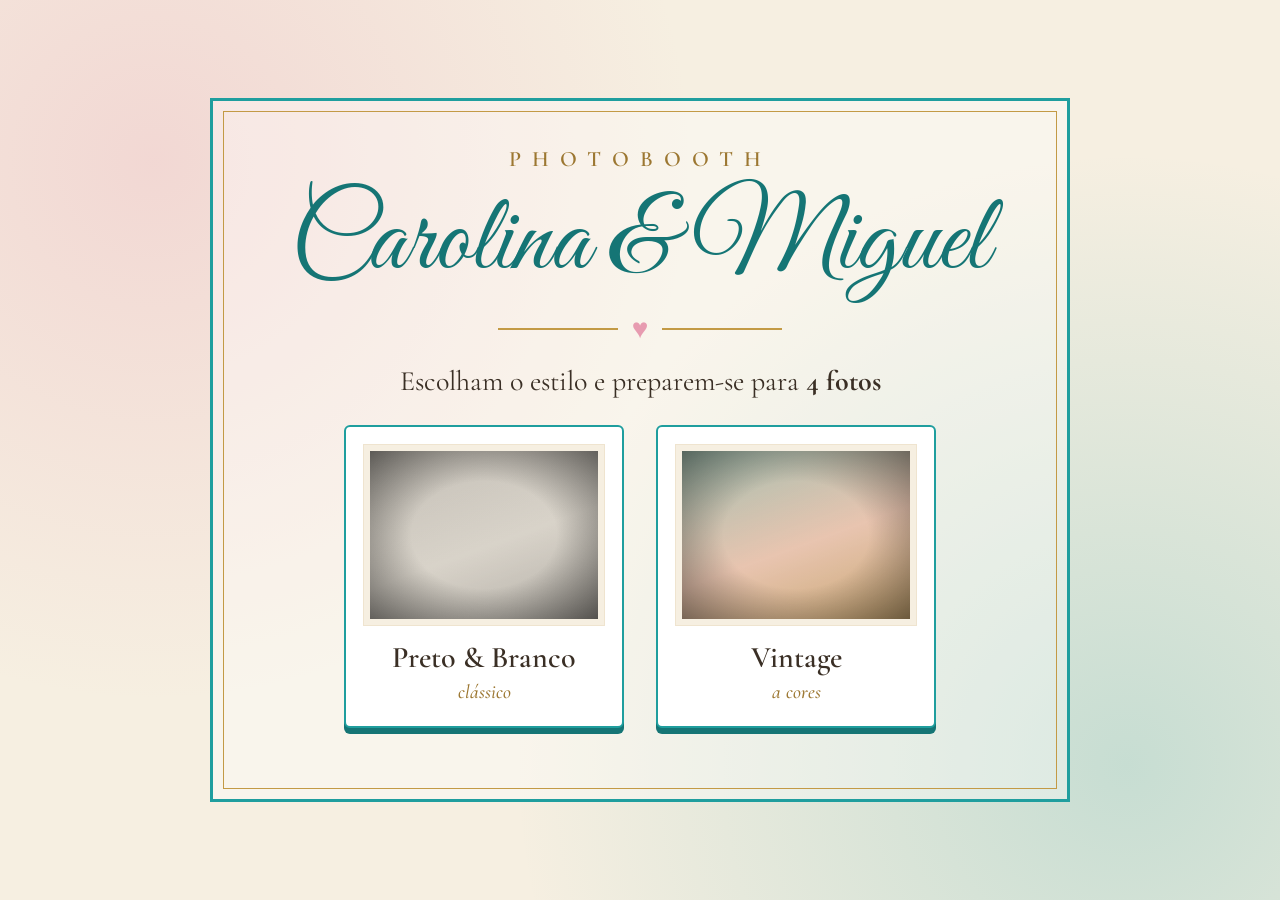
==== index.html @ 7e417b8d "Photobooth do casamento Carolina & Miguel Cabine para iPad (4 fotos, filtro vintage, tira 2x6 com QR" ====
<!doctype html>
<html lang="pt">
<head>
  <meta charset="utf-8">
  <meta name="viewport" content="width=device-width, initial-scale=1, maximum-scale=1, user-scalable=no, viewport-fit=cover">
  <meta name="apple-mobile-web-app-capable" content="yes">
  <meta name="mobile-web-app-capable" content="yes">
  <meta name="apple-mobile-web-app-status-bar-style" content="black-translucent">
  <meta name="apple-mobile-web-app-title" content="Photobooth">
  <meta name="theme-color" content="#f6efe1">
  <title>Photobooth · Carolina &amp; Miguel</title>
  <link rel="manifest" href="manifest.webmanifest">
  <link rel="apple-touch-icon" href="icon.png">
  <link rel="preconnect" href="https://fonts.googleapis.com">
  <link rel="preconnect" href="https://fonts.gstatic.com" crossorigin>
  <link href="https://fonts.googleapis.com/css2?family=Cormorant+Garamond:ital,wght@0,500;0,600;1,500&family=Great+Vibes&display=swap" rel="stylesheet">
  <link rel="stylesheet" href="css/style.css">
</head>
<body class="cabine">

  <!-- 1. Ecrã inicial -->
  <section id="inicio" class="ecra ativo">
    <div class="moldura">
      <p class="pre">Photobooth</p>
      <h1 class="nomes" data-nomes>Carolina &amp; Miguel</h1>
      <div class="ornamento"><span></span><i>♥</i><span></span></div>
      <p class="instr">Escolham o estilo e preparem-se para <strong>4 fotos</strong></p>
      <div class="botoes">
        <button class="estilo pb" data-estilo="pb">
          <span class="amostra"></span>
          Preto &amp; Branco
          <small>clássico</small>
        </button>
        <button class="estilo cor" data-estilo="cor">
          <span class="amostra"></span>
          Vintage
          <small>a cores</small>
        </button>
      </div>
      <p class="data" data-data></p>
    </div>
  </section>

  <!-- 2. Câmara -->
  <section id="camara" class="ecra">
    <div class="visor">
      <video id="video" playsinline muted autoplay></video>
      <div class="cantos"><i></i><i></i><i></i><i></i></div>
      <div id="contagem" class="contagem"></div>
      <div id="mensagem" class="mensagem"></div>
    </div>
    <div id="miniaturas" class="miniaturas"></div>
    <div id="flash" class="flash"></div>
  </section>

  <!-- 3. A revelar -->
  <section id="revelar" class="ecra">
    <div class="revelar">
      <div class="tira-fantasma"><i></i><i></i><i></i><i></i></div>
      <p>A revelar as fotos…</p>
    </div>
  </section>

  <!-- 4. Resultado + QR -->
  <section id="final" class="ecra">
    <div class="final">
      <img id="tira" class="tira" alt="Tira de fotos">
      <div class="qr-lado">
        <h2>As vossas fotos!</h2>
        <p>Apontem a câmara do telemóvel para o código e guardem a tira e as fotos.</p>
        <div id="qr" class="qr"></div>
        <button id="terminar" class="btn">Terminar <span id="segundos"></span></button>
      </div>
    </div>
  </section>

  <div id="estado-envio" class="estado-envio" hidden></div>
  <div id="erro-camara" class="erro-camara" hidden></div>

  <script src="js/config.js"></script>
  <script src="vendor/qrcode.min.js"></script>
  <script type="module" src="js/booth.js"></script>
</body>
</html>
---- css/style.css ----
:root {
  --papel: #f6efe1;
  --papel-2: #efe4cf;
  --tinta: #3a2f25;
  --turquesa: #1f9e9e;
  --turquesa-escuro: #157575;
  --turquesa-claro: #bfe7e4;
  --dourado: #c39a45;
  --dourado-escuro: #9c7731;
  --rosa: #e79bb0;
  --rosa-claro: #f6d5de;
  --script: "Great Vibes", "Snell Roundhand", cursive;
  --serif: "Cormorant Garamond", Georgia, serif;
}

* { box-sizing: border-box; -webkit-tap-highlight-color: transparent; }
[hidden] { display: none !important; }
html, body { margin: 0; height: 100%; }
body {
  background: var(--papel);
  color: var(--tinta);
  font-family: var(--serif);
  -webkit-user-select: none;
  user-select: none;
}
button { font: inherit; color: inherit; cursor: pointer; }

/* ── Cabine ─────────────────────────────────────────── */
.cabine { overflow: hidden; touch-action: manipulation; }
.ecra {
  position: fixed; inset: 0;
  display: none;
  align-items: center; justify-content: center;
  padding: env(safe-area-inset-top) env(safe-area-inset-right) env(safe-area-inset-bottom) env(safe-area-inset-left);
}
.ecra.ativo { display: flex; animation: aparecer .4s ease; }
@keyframes aparecer { from { opacity: 0; } }

#inicio {
  background:
    radial-gradient(circle at 12% 18%, rgba(231,155,176,.28), transparent 40%),
    radial-gradient(circle at 88% 85%, rgba(31,158,158,.22), transparent 45%),
    var(--papel);
}
.moldura {
  width: min(92vw, 860px);
  padding: clamp(28px, 5vh, 60px) clamp(20px, 5vw, 64px);
  text-align: center;
  border: 3px solid var(--turquesa);
  outline: 1.5px solid var(--dourado);
  outline-offset: -14px;
  background: rgba(255,255,255,.35);
}
.pre {
  margin: 0;
  letter-spacing: .5em; text-transform: uppercase;
  font-size: clamp(16px, 2.2vw, 22px); font-weight: 600;
  color: var(--dourado-escuro);
}
.nomes {
  margin: .1em 0 0;
  font-family: var(--script); font-weight: 400;
  font-size: clamp(54px, min(9vw, 12vh), 120px); line-height: 1.15;
  color: var(--turquesa-escuro);
}
.ornamento { display: flex; align-items: center; justify-content: center; gap: 14px; margin: 6px 0 18px; }
.ornamento span { width: 120px; height: 2px; background: var(--dourado); }
.ornamento i { font-style: normal; color: var(--rosa); font-size: 28px; }
.instr { font-size: clamp(20px, 2.8vw, 28px); margin: 0 0 clamp(14px, 3vh, 28px); }
.botoes { display: flex; gap: clamp(16px, 3vw, 32px); justify-content: center; flex-wrap: wrap; }
.estilo {
  width: clamp(200px, 30vw, 280px);
  padding: 18px 18px 22px;
  border: 2px solid var(--turquesa);
  border-radius: 6px;
  background: #fff;
  font-size: clamp(24px, 3vw, 30px); font-weight: 600;
  display: flex; flex-direction: column; align-items: center; gap: 4px;
  box-shadow: 0 6px 0 var(--turquesa-escuro);
  transition: transform .08s, box-shadow .08s;
}
.estilo:active { transform: translateY(5px); box-shadow: 0 1px 0 var(--turquesa-escuro); }
.estilo small { font-size: .65em; font-style: italic; font-weight: 500; color: var(--dourado-escuro); }
.amostra {
  position: relative;
  width: 100%; max-height: 22vh; aspect-ratio: 4/3; margin-bottom: 10px;
  border: 6px solid var(--papel); outline: 1px solid var(--papel-2);
}
.amostra::before {
  content: ""; position: absolute; inset: 0;
  background:
    radial-gradient(ellipse at center, transparent 45%, rgba(0,0,0,.45)),
    linear-gradient(160deg, #7fb9b4, #e3b3a6 55%, #c99b56);
}
.estilo.pb .amostra::before { filter: grayscale(1) contrast(1.25) sepia(.18); }
.estilo.cor .amostra::before { filter: saturate(.75) sepia(.25) contrast(1.05); }
.data { margin: 26px 0 0; letter-spacing: .35em; font-weight: 600; color: var(--dourado-escuro); font-size: 18px; }

/* Câmara */
#camara { background: #14110d; flex-direction: column; gap: 18px; }
.visor {
  position: relative;
  width: min(94vw, calc((100vh - 170px) * 4 / 3));
  aspect-ratio: 4 / 3;
  overflow: hidden;
  border: 10px solid var(--papel);
  box-shadow: 0 0 0 3px var(--dourado);
}
.visor video {
  width: 100%; height: 100%; object-fit: cover; display: block;
  transform: scaleX(-1);
  filter: var(--filtro-previo, none);
}
.cantos i { position: absolute; width: 48px; height: 48px; border: 4px solid rgba(255,255,255,.7); }
.cantos i:nth-child(1) { top: 18px; left: 18px; border-right: 0; border-bottom: 0; }
.cantos i:nth-child(2) { top: 18px; right: 18px; border-left: 0; border-bottom: 0; }
.cantos i:nth-child(3) { bottom: 18px; left: 18px; border-right: 0; border-top: 0; }
.cantos i:nth-child(4) { bottom: 18px; right: 18px; border-left: 0; border-top: 0; }
.contagem {
  position: absolute; inset: 0; display: grid; place-items: center;
  font-family: var(--serif); font-weight: 600;
  font-size: min(38vw, 50vh); color: #fff;
  text-shadow: 0 6px 30px rgba(0,0,0,.45);
  pointer-events: none;
}
.contagem.pulsar { animation: pulsar 1s ease-out; }
@keyframes pulsar { from { transform: scale(1.35); opacity: 0; } 25% { opacity: 1; } to { transform: scale(.85); opacity: .15; } }
.mensagem {
  position: absolute; left: 0; right: 0; top: 6%;
  text-align: center; color: #fff;
  font-size: clamp(26px, 4vw, 40px); font-style: italic;
  text-shadow: 0 2px 12px rgba(0,0,0,.6);
}
.miniaturas { display: flex; gap: 14px; height: 96px; }
.miniaturas > * {
  height: 100%; aspect-ratio: 4/3;
  border: 5px solid var(--papel);
  background: #2a241d;
  object-fit: cover;
}
.miniaturas img { animation: cair .5s cubic-bezier(.2,1.4,.5,1); }
@keyframes cair { from { transform: translateY(-40px) rotate(-6deg); opacity: 0; } }
.flash { position: fixed; inset: 0; background: #fff; opacity: 0; pointer-events: none; }
.flash.disparar { animation: flash .6s ease-out; }
@keyframes flash { 0% { opacity: 1; } 100% { opacity: 0; } }

/* A revelar */
#revelar { background: var(--papel); }
.revelar { text-align: center; font-size: 34px; font-style: italic; color: var(--turquesa-escuro); }
.tira-fantasma {
  display: inline-flex; flex-direction: column; gap: 10px;
  padding: 14px; background: #fff; border: 2px solid var(--dourado);
  margin-bottom: 20px;
}
.tira-fantasma i {
  width: 150px; aspect-ratio: 4/3; background: #3b332a;
  animation: revelar 2.4s ease-in-out infinite alternate;
}
.tira-fantasma i:nth-child(2) { animation-delay: .3s; }
.tira-fantasma i:nth-child(3) { animation-delay: .6s; }
.tira-fantasma i:nth-child(4) { animation-delay: .9s; }
@keyframes revelar { to { background: #c9b79c; } }

/* Final */
#final {
  background:
    radial-gradient(circle at 85% 15%, rgba(231,155,176,.3), transparent 40%),
    radial-gradient(circle at 10% 90%, rgba(31,158,158,.2), transparent 45%),
    var(--papel);
}
.final { display: flex; align-items: center; justify-content: center; gap: clamp(24px, 5vw, 70px); height: 100%; padding: 24px; }
.tira {
  height: min(88vh, 900px); width: auto;
  box-shadow: 0 18px 40px rgba(58,47,37,.28);
  transform: rotate(-2deg);
  animation: imprimir 1.1s cubic-bezier(.2,.8,.3,1);
}
@keyframes imprimir { from { transform: translateY(-110vh) rotate(-2deg); } }
.qr-lado { text-align: center; max-width: 420px; }
.qr-lado h2 { font-family: var(--script); font-weight: 400; font-size: clamp(54px, 7vw, 80px); margin: 0; color: var(--turquesa-escuro); }
.qr-lado p { font-size: clamp(20px, 2.4vw, 26px); margin: 4px 0 20px; }
.qr {
  display: inline-block; padding: 18px; background: #fff;
  border: 3px solid var(--turquesa); outline: 1.5px solid var(--dourado); outline-offset: 5px;
}
.qr svg, .qr img { display: block; width: clamp(220px, 28vw, 320px); height: auto; }
.btn {
  margin-top: 30px;
  padding: 14px 34px;
  border: 0; border-radius: 999px;
  background: var(--turquesa); color: #fff;
  font-size: 24px; font-weight: 600;
  box-shadow: 0 5px 0 var(--turquesa-escuro);
}
.btn:active { transform: translateY(4px); box-shadow: 0 1px 0 var(--turquesa-escuro); }
#segundos { opacity: .7; font-weight: 500; }

@media (orientation: portrait) {
  .final { flex-direction: column; gap: 18px; }
  .tira { height: 52vh; }
  .qr svg, .qr img { width: 210px; }
  .btn { margin-top: 14px; }
}

.estado-envio {
  position: fixed; right: 14px; bottom: 12px;
  padding: 6px 14px; border-radius: 999px;
  background: rgba(58,47,37,.75); color: #fff;
  font: 600 14px/1.3 -apple-system, system-ui, sans-serif;
}
.estado-envio.erro { background: rgba(170,60,60,.85); }
.erro-camara {
  position: fixed; inset: auto 20px 20px 20px;
  padding: 16px 20px; border-radius: 8px;
  background: #a33; color: #fff;
  font: 500 17px/1.4 -apple-system, system-ui, sans-serif;
}

/* ── Página dos convidados ──────────────────────────── */
.convidado {
  min-height: 100%;
  background:
    radial-gradient(circle at 100% 0, rgba(231,155,176,.3), transparent 50%),
    radial-gradient(circle at 0 100%, rgba(31,158,158,.18), transparent 50%),
    var(--papel);
  background-attachment: fixed;
  -webkit-user-select: auto; user-select: auto;
}
.convidado main { max-width: 560px; margin: 0 auto; padding: 28px 16px 48px; text-align: center; }
.convidado .nomes { font-size: clamp(44px, 12.5vw, 80px); }
.convidado .ornamento span { width: 70px; }
.convidado .lead { font-size: 21px; margin: 0 0 22px; }
.convidado .tira-g {
  display: block; width: min(68%, 320px); margin: 0 auto 22px;
  box-shadow: 0 14px 34px rgba(58,47,37,.25);
  -webkit-touch-callout: default;
}
.acoes { display: flex; flex-direction: column; gap: 12px; align-items: center; }
.convidado .btn { margin: 0; width: min(100%, 340px); font-size: 21px; }
.btn.sec { background: #fff; color: var(--turquesa-escuro); border: 2px solid var(--turquesa); box-shadow: 0 4px 0 var(--turquesa-claro); }
.dica { font-size: 17px; font-style: italic; color: #6b5d4e; margin: 14px 0 26px; }
.grelha { display: grid; grid-template-columns: 1fr 1fr; gap: 12px; }
.grelha a { display: block; border: 6px solid #fff; box-shadow: 0 6px 16px rgba(58,47,37,.18); }
.grelha img { display: block; width: 100%; aspect-ratio: 4/3; object-fit: cover; -webkit-touch-callout: default; }
.convidado h3 { font-family: var(--script); font-weight: 400; font-size: 44px; color: var(--turquesa-escuro); margin: 30px 0 10px; }
.espera { padding: 40px 0; font-size: 22px; font-style: italic; color: var(--turquesa-escuro); }
.espera .tira-fantasma i { width: 110px; }
.rodape { margin-top: 36px; letter-spacing: .3em; color: var(--dourado-escuro); font-weight: 600; font-size: 15px; }

/* ── Galeria dos noivos ─────────────────────────────── */
.galeria .g-topo {
  display: flex; align-items: center; justify-content: space-between; gap: 16px;
  max-width: 1200px; margin: 0 auto; padding: 20px 20px 0;
}
.galeria .g-topo .nomes { font-size: clamp(42px, 7vw, 68px); text-align: left; }
.galeria .g-topo .pre { font-size: 14px; letter-spacing: .4em; }
.ligacao { background: none; border: 0; color: var(--turquesa-escuro); font-size: 19px; text-decoration: underline; }
.g-cartao { width: min(420px, calc(100% - 32px)); margin: 8vh auto; padding: 32px 24px; text-align: center; font-size: 21px;
  border: 2px solid var(--turquesa); outline: 1px solid var(--dourado); outline-offset: -10px; background: rgba(255,255,255,.5); }
.g-cartao .btn { margin-top: 10px; }
.g-erro { color: #a33; font-size: 18px; }
#galeria { max-width: 1200px; margin: 0 auto; padding: 0 20px 60px; }
.g-barra { position: sticky; top: 0; z-index: 2; padding: 14px 0; background: rgba(246,239,225,.94); backdrop-filter: blur(6px);
  border-bottom: 1px solid var(--papel-2); }
.g-resumo { margin: 0 0 10px; font-size: 20px; font-style: italic; }
.g-acoes { display: flex; flex-wrap: wrap; gap: 10px; }
.g-acoes .btn { margin: 0; width: auto; font-size: 18px; padding: 10px 22px; }
.btn:disabled { opacity: .5; }
.g-progresso { display: flex; align-items: center; gap: 12px; margin-top: 12px; font-size: 16px; }
.g-progresso div { flex: 1; height: 8px; border-radius: 4px; background: var(--papel-2); overflow: hidden; }
.g-progresso i { display: block; height: 100%; width: 0; background: var(--turquesa); transition: width .2s; }
.g-grelha { display: grid; grid-template-columns: repeat(auto-fill, minmax(120px, 1fr)); gap: 18px; padding-top: 10px; }
.galeria .g-dia { grid-column: 1 / -1; margin: 22px 0 0; font-family: var(--serif); font-size: 22px; font-weight: 600;
  color: var(--dourado-escuro); }
.g-dia::first-letter { text-transform: uppercase; }
.g-sessao { padding: 0; border: 0; background: none; display: flex; flex-direction: column; align-items: center; gap: 6px; }
.g-sessao img { width: 100%; aspect-ratio: 1/3; object-fit: cover; background: var(--papel-2);
  box-shadow: 0 6px 16px rgba(58,47,37,.2); transition: transform .15s; }
.g-sessao:hover img { transform: rotate(-1.5deg) scale(1.03); }
.g-sessao span { font-size: 17px; color: var(--turquesa-escuro); font-weight: 600; }
.g-detalhe { width: min(94vw, 900px); max-height: 92vh; padding: 24px; border: 0; background: var(--papel);
  box-shadow: 0 20px 60px rgba(0,0,0,.35); }
.g-detalhe::backdrop { background: rgba(30,25,20,.6); }
.g-detalhe .fechar { position: absolute; top: 6px; right: 12px; border: 0; background: none; font-size: 36px; color: var(--tinta); }
.g-detalhe-corpo { display: flex; gap: 24px; align-items: flex-start; }
.g-d-tira { width: 30%; min-width: 140px; box-shadow: 0 10px 24px rgba(58,47,37,.25); }
.g-detalhe-corpo > div { flex: 1; }
.g-d-hora { margin: 0 0 12px; font-size: 20px; font-style: italic; }
.g-detalhe .btn { margin-top: 18px; width: auto; font-size: 19px; }
@media (max-width: 600px) {
  .g-detalhe-corpo { flex-direction: column; align-items: center; }
  .g-d-tira { width: 45%; }
}
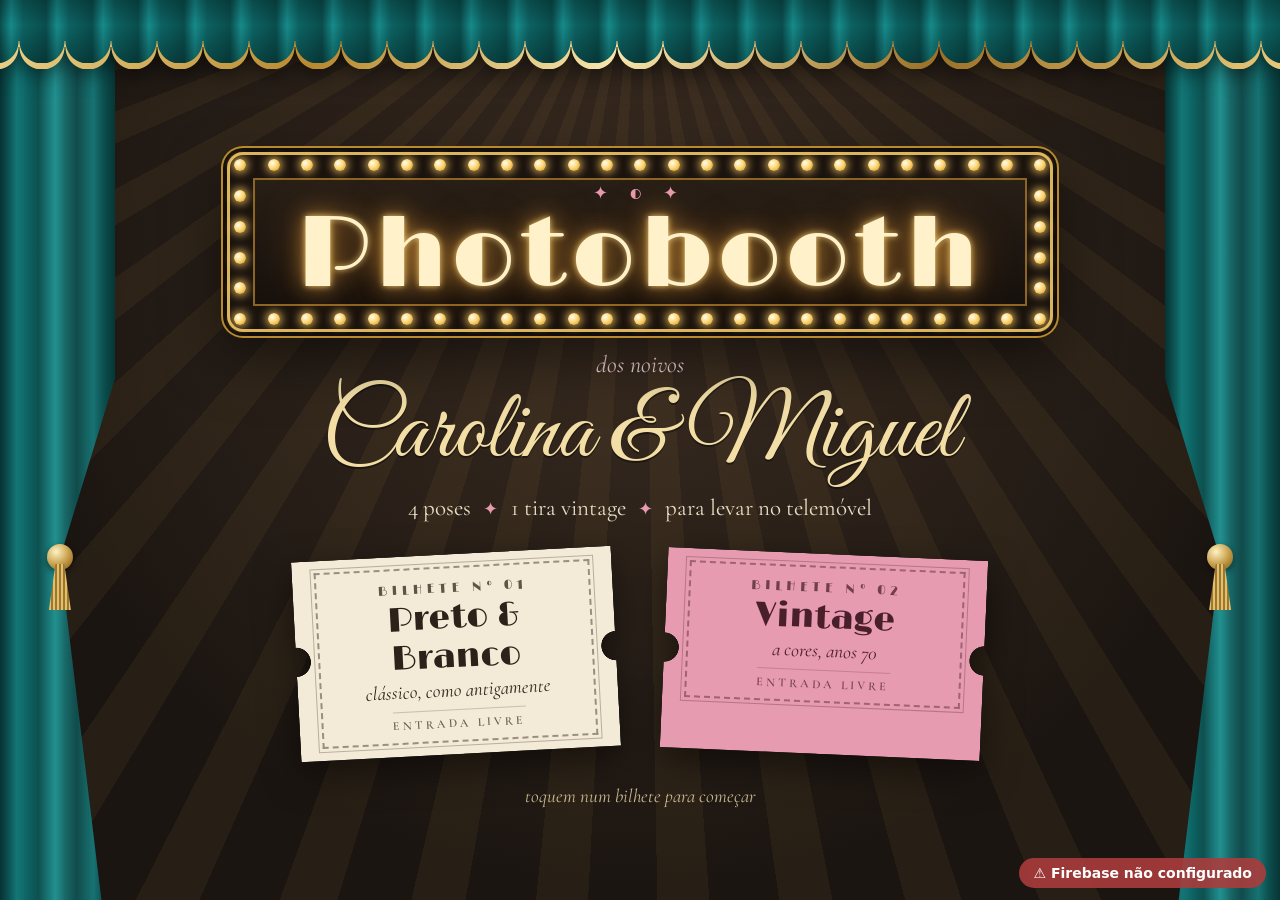
==== commit ccb2b795: "Visual de cabine vintage e correção dos bilhetes que não respondiam no iPad - Ecrã da câmara aparece" ====
--- a/index.html
+++ b/index.html
@@ -7,75 +7,113 @@
   <meta name="mobile-web-app-capable" content="yes">
   <meta name="apple-mobile-web-app-status-bar-style" content="black-translucent">
   <meta name="apple-mobile-web-app-title" content="Photobooth">
-  <meta name="theme-color" content="#f6efe1">
+  <meta name="theme-color" content="#1b1511">
   <title>Photobooth · Carolina &amp; Miguel</title>
   <link rel="manifest" href="manifest.webmanifest">
   <link rel="apple-touch-icon" href="icon.png">
+  <link rel="icon" href="icon.png">
   <link rel="preconnect" href="https://fonts.googleapis.com">
   <link rel="preconnect" href="https://fonts.gstatic.com" crossorigin>
-  <link href="https://fonts.googleapis.com/css2?family=Cormorant+Garamond:ital,wght@0,500;0,600;1,500&family=Great+Vibes&display=swap" rel="stylesheet">
+  <link href="https://fonts.googleapis.com/css2?family=Cormorant+Garamond:ital,wght@0,500;0,600;1,500;1,600&family=Great+Vibes&family=Limelight&display=swap" rel="stylesheet">
   <link rel="stylesheet" href="css/style.css">
 </head>
 <body class="cabine">
 
+  <!-- Cenário: sanefa + cortinas de veludo -->
+  <div class="sanefa" aria-hidden="true"><div class="sanefa-ouro"></div><div class="sanefa-veludo"></div></div>
+  <div class="cortina esq" aria-hidden="true"></div>
+  <div class="cortina dir" aria-hidden="true"></div>
+  <div class="borla esq" aria-hidden="true"></div>
+  <div class="borla dir" aria-hidden="true"></div>
+
   <!-- 1. Ecrã inicial -->
   <section id="inicio" class="ecra ativo">
-    <div class="moldura">
-      <p class="pre">Photobooth</p>
+    <div class="palco">
+      <div class="letreiro" data-lampadas>
+        <span class="letreiro-pre">✦ o ✦</span>
+        <span class="letreiro-txt">Photobooth</span>
+      </div>
+      <p class="dos">dos noivos</p>
       <h1 class="nomes" data-nomes>Carolina &amp; Miguel</h1>
-      <div class="ornamento"><span></span><i>♥</i><span></span></div>
-      <p class="instr">Escolham o estilo e preparem-se para <strong>4 fotos</strong></p>
-      <div class="botoes">
-        <button class="estilo pb" data-estilo="pb">
-          <span class="amostra"></span>
-          Preto &amp; Branco
-          <small>clássico</small>
+      <p class="sub">4 poses <span>✦</span> 1 tira vintage <span>✦</span> para levar no telemóvel</p>
+
+      <div class="bilhetes">
+        <button class="bilhete creme" data-estilo="pb">
+          <span class="bilhete-in">
+            <span class="b-num">Bilhete Nº 01</span>
+            <span class="b-titulo">Preto &amp; Branco</span>
+            <span class="b-sub">clássico, como antigamente</span>
+            <span class="b-rodape">Entrada livre</span>
+          </span>
         </button>
-        <button class="estilo cor" data-estilo="cor">
-          <span class="amostra"></span>
-          Vintage
-          <small>a cores</small>
+        <button class="bilhete rosa" data-estilo="cor">
+          <span class="bilhete-in">
+            <span class="b-num">Bilhete Nº 02</span>
+            <span class="b-titulo">Vintage</span>
+            <span class="b-sub">a cores, anos 70</span>
+            <span class="b-rodape">Entrada livre</span>
+          </span>
         </button>
       </div>
-      <p class="data" data-data></p>
+      <p class="toque">toquem num bilhete para começar</p>
     </div>
   </section>
 
   <!-- 2. Câmara -->
   <section id="camara" class="ecra">
+    <div class="cabine-topo">
+      <span id="pose" class="pose">Pose 1 de 4</span>
+      <span id="luzes" class="luzes"></span>
+    </div>
     <div class="visor">
       <video id="video" playsinline muted autoplay></video>
-      <div class="cantos"><i></i><i></i><i></i><i></i></div>
-      <div id="contagem" class="contagem"></div>
-      <div id="mensagem" class="mensagem"></div>
+      <div id="contagem" class="leader" hidden>
+        <div class="disco"><i class="ponteiro"></i><span></span></div>
+      </div>
+      <div id="mensagem" class="intertitulo" hidden></div>
+      <div id="flash" class="flash"></div>
+      <div id="aviso" class="aviso" hidden>
+        <p id="aviso-txt"></p>
+        <button id="aviso-voltar" class="btn-vintage">Voltar ao início</button>
+      </div>
     </div>
-    <div id="miniaturas" class="miniaturas"></div>
-    <div id="flash" class="flash"></div>
+    <div id="miniaturas" class="pelicula"></div>
   </section>
 
   <!-- 3. A revelar -->
   <section id="revelar" class="ecra">
-    <div class="revelar">
-      <div class="tira-fantasma"><i></i><i></i><i></i><i></i></div>
-      <p>A revelar as fotos…</p>
+    <div class="maquina">
+      <div class="ranhura"></div>
+      <div class="saida"><div class="tira-sai"><i></i><i></i><i></i><i></i></div></div>
     </div>
+    <p class="revelar-txt">A revelar as fotografias…</p>
   </section>
 
   <!-- 4. Resultado + QR -->
   <section id="final" class="ecra">
     <div class="final">
-      <img id="tira" class="tira" alt="Tira de fotos">
-      <div class="qr-lado">
-        <h2>As vossas fotos!</h2>
-        <p>Apontem a câmara do telemóvel para o código e guardem a tira e as fotos.</p>
-        <div id="qr" class="qr"></div>
-        <button id="terminar" class="btn">Terminar <span id="segundos"></span></button>
+      <div class="estendal">
+        <div class="fio"></div>
+        <div class="pendurada">
+          <i class="mola"></i>
+          <img id="tira" class="tira" alt="Tira de fotos">
+        </div>
+      </div>
+      <div class="lado-qr">
+        <div class="bilhete-qr">
+          <div class="bilhete-qr-in">
+            <span class="b-num">Levem as fotos</span>
+            <div id="qr" class="qr"></div>
+            <p>Apontem a câmara do telemóvel<br>para guardar a tira e as 4 fotos</p>
+          </div>
+        </div>
+        <button id="terminar" class="btn-vintage">Terminar <span id="segundos"></span></button>
       </div>
     </div>
   </section>
 
   <div id="estado-envio" class="estado-envio" hidden></div>
-  <div id="erro-camara" class="erro-camara" hidden></div>
+  <div id="erro" class="erro-global" hidden></div>
 
   <script src="js/config.js"></script>
   <script src="vendor/qrcode.min.js"></script>
--- a/css/style.css
+++ b/css/style.css
@@ -25,198 +25,380 @@
 }
 button { font: inherit; color: inherit; cursor: pointer; }
 
-/* ── Cabine ─────────────────────────────────────────── */
-.cabine { overflow: hidden; touch-action: manipulation; }
-.ecra {
-  position: fixed; inset: 0;
-  display: none;
-  align-items: center; justify-content: center;
-  padding: env(safe-area-inset-top) env(safe-area-inset-right) env(safe-area-inset-bottom) env(safe-area-inset-left);
-}
-.ecra.ativo { display: flex; animation: aparecer .4s ease; }
-@keyframes aparecer { from { opacity: 0; } }
-
-#inicio {
-  background:
-    radial-gradient(circle at 12% 18%, rgba(231,155,176,.28), transparent 40%),
-    radial-gradient(circle at 88% 85%, rgba(31,158,158,.22), transparent 45%),
-    var(--papel);
-}
-.moldura {
-  width: min(92vw, 860px);
-  padding: clamp(28px, 5vh, 60px) clamp(20px, 5vw, 64px);
-  text-align: center;
-  border: 3px solid var(--turquesa);
-  outline: 1.5px solid var(--dourado);
-  outline-offset: -14px;
-  background: rgba(255,255,255,.35);
+:root {
+  --noite: #1b1511;
+  --noite-2: #2a2019;
+  --veludo-1: #0a4d4d;
+  --veludo-2: #178a8a;
+  --veludo-3: #0d6262;
+  --lampada: #ffd877;
+  --deco: "Limelight", "Didot", Georgia, serif;
+  --ouro-metal: linear-gradient(135deg, #f3dc95 0%, #b8892f 28%, #f7e6ad 50%, #9b7127 74%, #e9c979 100%);
+}
+
+/* ── Partilhado (cabine, convidados, galeria) ───────── */
+.nomes {
+  margin: 0;
+  font-family: var(--script); font-weight: 400; line-height: 1.12;
+  color: var(--turquesa-escuro);
 }
 .pre {
   margin: 0;
-  letter-spacing: .5em; text-transform: uppercase;
-  font-size: clamp(16px, 2.2vw, 22px); font-weight: 600;
+  letter-spacing: .5em; text-transform: uppercase; font-weight: 600;
   color: var(--dourado-escuro);
-}
-.nomes {
-  margin: .1em 0 0;
-  font-family: var(--script); font-weight: 400;
-  font-size: clamp(54px, min(9vw, 12vh), 120px); line-height: 1.15;
-  color: var(--turquesa-escuro);
 }
 .ornamento { display: flex; align-items: center; justify-content: center; gap: 14px; margin: 6px 0 18px; }
 .ornamento span { width: 120px; height: 2px; background: var(--dourado); }
 .ornamento i { font-style: normal; color: var(--rosa); font-size: 28px; }
-.instr { font-size: clamp(20px, 2.8vw, 28px); margin: 0 0 clamp(14px, 3vh, 28px); }
-.botoes { display: flex; gap: clamp(16px, 3vw, 32px); justify-content: center; flex-wrap: wrap; }
-.estilo {
-  width: clamp(200px, 30vw, 280px);
-  padding: 18px 18px 22px;
-  border: 2px solid var(--turquesa);
-  border-radius: 6px;
-  background: #fff;
-  font-size: clamp(24px, 3vw, 30px); font-weight: 600;
-  display: flex; flex-direction: column; align-items: center; gap: 4px;
-  box-shadow: 0 6px 0 var(--turquesa-escuro);
-  transition: transform .08s, box-shadow .08s;
-}
-.estilo:active { transform: translateY(5px); box-shadow: 0 1px 0 var(--turquesa-escuro); }
-.estilo small { font-size: .65em; font-style: italic; font-weight: 500; color: var(--dourado-escuro); }
-.amostra {
-  position: relative;
-  width: 100%; max-height: 22vh; aspect-ratio: 4/3; margin-bottom: 10px;
-  border: 6px solid var(--papel); outline: 1px solid var(--papel-2);
-}
-.amostra::before {
-  content: ""; position: absolute; inset: 0;
+.btn {
+  padding: 14px 34px;
+  border: 0; border-radius: 999px;
+  background: var(--turquesa); color: #fff;
+  font-size: 22px; font-weight: 600;
+  box-shadow: 0 5px 0 var(--turquesa-escuro);
+}
+.btn:active { transform: translateY(4px); box-shadow: 0 1px 0 var(--turquesa-escuro); }
+.tira-fantasma {
+  display: inline-flex; flex-direction: column; gap: 10px;
+  padding: 14px; background: #fff; border: 2px solid var(--dourado);
+  margin-bottom: 20px;
+}
+.tira-fantasma i {
+  width: 150px; aspect-ratio: 4/3; background: #3b332a;
+  animation: revelar 2.4s ease-in-out infinite alternate;
+}
+.tira-fantasma i:nth-child(2) { animation-delay: .3s; }
+.tira-fantasma i:nth-child(3) { animation-delay: .6s; }
+.tira-fantasma i:nth-child(4) { animation-delay: .9s; }
+@keyframes revelar { to { background: #c9b79c; } }
+
+/* Letreiro com lâmpadas */
+[data-lampadas] { position: relative; }
+.letreiro {
+  display: inline-flex; flex-direction: column; align-items: center;
+  padding: 30px clamp(44px, 6vw, 70px) 26px;
+  background: linear-gradient(#2c2219, #120d0a);
+  border-radius: 16px;
+  box-shadow:
+    inset 0 0 0 3px #d9b45e,
+    inset 0 0 0 26px #1a130e,
+    inset 0 0 0 28px #8c6424,
+    0 0 0 4px #120d0a,
+    0 0 0 6px #b8892f,
+    0 24px 60px rgba(0,0,0,.55);
+}
+.letreiro-pre {
+  font-family: var(--deco); font-size: clamp(14px, 1.6vw, 18px);
+  letter-spacing: .5em; color: var(--rosa); margin-bottom: 2px;
+}
+.letreiro-txt {
+  font-family: var(--deco);
+  font-size: clamp(48px, min(8vw, 11vh), 104px);
+  line-height: 1;
+  letter-spacing: .05em;
+  color: #fff1c9;
+  text-shadow: 0 0 6px rgba(255,214,120,.9), 0 0 22px rgba(255,180,70,.6), 0 0 46px rgba(255,150,40,.35);
+  animation: zumbido 7s infinite;
+}
+@keyframes zumbido { 0%, 92%, 100% { opacity: 1; } 93% { opacity: .55; } 94% { opacity: 1; } 96% { opacity: .7; } }
+.lampada {
+  position: absolute; width: 12px; height: 12px; margin: -6px 0 0 -6px; border-radius: 50%;
+  background: radial-gradient(circle at 35% 35%, #fffdf2, var(--lampada) 45%, #c98d1e);
+  box-shadow: 0 0 8px 2px rgba(255,205,100,.8);
+  animation: piscar 1.4s steps(1) infinite;
+}
+.lampada.b { animation-delay: .7s; }
+@keyframes piscar { 50% { background: radial-gradient(circle at 35% 35%, #8a7550, #4d3d24); box-shadow: none; } }
+
+/* ── Cabine ─────────────────────────────────────────── */
+.cabine {
+  --cortina-w: clamp(56px, 9vw, 120px);
+  --sanefa-h: clamp(46px, 7vh, 70px);
+  overflow: hidden; touch-action: manipulation;
+  color: var(--papel);
   background:
-    radial-gradient(ellipse at center, transparent 45%, rgba(0,0,0,.45)),
-    linear-gradient(160deg, #7fb9b4, #e3b3a6 55%, #c99b56);
-}
-.estilo.pb .amostra::before { filter: grayscale(1) contrast(1.25) sepia(.18); }
-.estilo.cor .amostra::before { filter: saturate(.75) sepia(.25) contrast(1.05); }
-.data { margin: 26px 0 0; letter-spacing: .35em; font-weight: 600; color: var(--dourado-escuro); font-size: 18px; }
-
-/* Câmara */
-#camara { background: #14110d; flex-direction: column; gap: 18px; }
+    repeating-conic-gradient(from -90deg at 50% -10%, rgba(195,154,69,.07) 0deg 3deg, transparent 3deg 7deg),
+    radial-gradient(ellipse at 50% 30%, #3a2c21, var(--noite) 70%);
+}
+.ecra {
+  position: fixed; inset: 0;
+  display: none; flex-direction: column;
+  align-items: center; justify-content: center;
+  padding: calc(var(--sanefa-h) + 12px) calc(var(--cortina-w) + 12px) max(16px, env(safe-area-inset-bottom));
+}
+.ecra.ativo { display: flex; animation: aparecer .45s ease; }
+@keyframes aparecer { from { opacity: 0; } }
+
+/* Cenário */
+.sanefa { position: fixed; left: 0; right: 0; top: 0; height: calc(var(--sanefa-h) + 6px); z-index: 21; pointer-events: none;
+  filter: drop-shadow(0 6px 10px rgba(0,0,0,.5)); }
+.sanefa > div {
+  position: absolute; inset: 0;
+  -webkit-mask:
+    linear-gradient(#000, #000) top / 100% calc(100% - 22px) no-repeat,
+    radial-gradient(circle 23px at 50% 0, #000 96%, transparent) bottom / 46px 22px repeat-x;
+          mask:
+    linear-gradient(#000, #000) top / 100% calc(100% - 22px) no-repeat,
+    radial-gradient(circle 23px at 50% 0, #000 96%, transparent) bottom / 46px 22px repeat-x;
+}
+.sanefa-ouro { background: var(--ouro-metal); }
+.sanefa-veludo {
+  bottom: 6px !important;
+  background:
+    linear-gradient(rgba(0,0,0,.25), transparent 40%, rgba(0,0,0,.3)),
+    repeating-linear-gradient(90deg, var(--veludo-1) 0, var(--veludo-2) 11px, var(--veludo-3) 23px, var(--veludo-1) 46px);
+}
+.cortina {
+  position: fixed; top: 0; bottom: 0; width: var(--cortina-w); z-index: 20; pointer-events: none;
+  background:
+    linear-gradient(90deg, rgba(0,0,0,.35), transparent 25%, rgba(255,255,255,.05) 50%, rgba(0,0,0,.3)),
+    repeating-linear-gradient(90deg, var(--veludo-1) 0, var(--veludo-2) 1.3vw, var(--veludo-3) 2.2vw, var(--veludo-1) 3vw);
+}
+.cortina.esq { left: 0; clip-path: polygon(0 0, 100% 0, 100% 42%, 52% 62%, 88% 100%, 0 100%); }
+.cortina.dir { right: 0; clip-path: polygon(0 0, 100% 0, 100% 100%, 12% 100%, 48% 62%, 0 42%); }
+.borla {
+  position: fixed; top: calc(62vh - 14px); z-index: 22; pointer-events: none;
+  width: 26px; height: 26px; border-radius: 50%;
+  background: radial-gradient(circle at 35% 30%, #fff2c2, #c39a45 55%, #7a5418);
+  box-shadow: 0 3px 6px rgba(0,0,0,.5);
+}
+.borla::after {
+  content: ""; position: absolute; left: 50%; top: 20px; width: 22px; height: 46px; transform: translateX(-50%);
+  background: repeating-linear-gradient(90deg, #e2bf6b 0 2px, #9c7731 2px 4px);
+  clip-path: polygon(30% 0, 70% 0, 100% 100%, 0 100%);
+}
+.borla.esq { left: calc(var(--cortina-w) * .52 - 13px); }
+.borla.dir { right: calc(var(--cortina-w) * .52 - 13px); }
+
+/* 1. Início */
+.palco { display: flex; flex-direction: column; align-items: center; text-align: center; }
+.dos { margin: clamp(10px, 2vh, 22px) 0 0; font-style: italic; font-size: clamp(18px, 2.2vw, 24px); color: var(--rosa-claro); }
+.cabine .nomes {
+  font-size: clamp(50px, min(8vw, 11vh), 100px);
+  color: #f3dfa6;
+  text-shadow: 0 2px 0 rgba(0,0,0,.4);
+}
+.sub { margin: 4px 0 clamp(16px, 3.5vh, 34px); font-size: clamp(18px, 2.2vw, 23px); color: #e9dcc3; }
+.sub span { color: var(--rosa); margin: 0 .4em; font-size: .8em; }
+.bilhetes { display: flex; gap: clamp(18px, 4vw, 48px); justify-content: center; flex-wrap: wrap; }
+.bilhete {
+  --cor: #f3ead7; --tinta-b: #2c2219;
+  position: relative; display: flex;
+  width: clamp(230px, 28vw, 320px);
+  padding: 12px 22px;
+  border: 0;
+  background: var(--cor);
+  color: var(--tinta-b);
+  -webkit-mask:
+    radial-gradient(circle 15px at 0 50%, transparent 96%, #000) left / 51% 100% no-repeat,
+    radial-gradient(circle 15px at 100% 50%, transparent 96%, #000) right / 51% 100% no-repeat;
+          mask:
+    radial-gradient(circle 15px at 0 50%, transparent 96%, #000) left / 51% 100% no-repeat,
+    radial-gradient(circle 15px at 100% 50%, transparent 96%, #000) right / 51% 100% no-repeat;
+  transform: rotate(-3deg);
+  transition: transform .15s ease;
+}
+.bilhete.rosa { --cor: var(--rosa); --tinta-b: #4a1f2c; transform: rotate(2.5deg); }
+.bilhete:active { transform: scale(.94) rotate(0deg); }
+.bilhetes { filter: drop-shadow(0 12px 18px rgba(0,0,0,.5)); }
+.bilhete-in {
+  flex: 1; display: flex; flex-direction: column; align-items: center; justify-content: center; gap: 2px;
+  padding: 12px 8px 10px;
+  border: 2px dashed color-mix(in srgb, var(--tinta-b) 45%, transparent);
+  outline: 1.5px solid color-mix(in srgb, var(--tinta-b) 30%, transparent); outline-offset: 3px;
+}
+.b-num { font-family: var(--deco); font-size: 13px; letter-spacing: .35em; text-transform: uppercase; opacity: .75; }
+.b-titulo { font-family: var(--deco); font-size: clamp(25px, 3vw, 34px); line-height: 1.15; }
+.b-sub { font-style: italic; font-size: 19px; }
+.b-rodape { margin-top: 6px; padding-top: 6px; border-top: 1px solid color-mix(in srgb, var(--tinta-b) 30%, transparent);
+  font-size: 12px; letter-spacing: .25em; text-transform: uppercase; font-weight: 600; opacity: .7; }
+.toque { margin: clamp(16px, 3.5vh, 30px) 0 0; font-size: 19px; font-style: italic; color: #cbb98f; animation: respirar 2.4s ease-in-out infinite; }
+@keyframes respirar { 50% { opacity: .45; } }
+
+/* 2. Câmara */
+#camara { gap: 14px; justify-content: flex-start; }
+.cabine-topo { display: flex; align-items: center; gap: 18px; height: 34px; }
+.pose { font-family: var(--deco); font-size: 24px; letter-spacing: .12em; color: #f3dfa6; }
+.luzes { display: flex; gap: 10px; }
+.luzes i { width: 16px; height: 16px; border-radius: 50%; background: radial-gradient(circle at 35% 35%, #8a7550, #3d301e); }
+.luzes i.acesa { background: radial-gradient(circle at 35% 35%, #fffdf2, var(--lampada) 45%, #c98d1e); box-shadow: 0 0 10px 3px rgba(255,205,100,.75); }
 .visor {
   position: relative;
-  width: min(94vw, calc((100vh - 170px) * 4 / 3));
+  width: min(100%, calc((100vh - var(--sanefa-h) - 34px - 128px - 70px) * 4 / 3));
   aspect-ratio: 4 / 3;
+  border: 12px solid;
+  border-image: var(--ouro-metal) 1;
+  box-shadow: 0 0 0 4px #120d0a, 0 18px 50px rgba(0,0,0,.6);
+  background: #000;
   overflow: hidden;
-  border: 10px solid var(--papel);
-  box-shadow: 0 0 0 3px var(--dourado);
 }
 .visor video {
   width: 100%; height: 100%; object-fit: cover; display: block;
   transform: scaleX(-1);
   filter: var(--filtro-previo, none);
 }
-.cantos i { position: absolute; width: 48px; height: 48px; border: 4px solid rgba(255,255,255,.7); }
-.cantos i:nth-child(1) { top: 18px; left: 18px; border-right: 0; border-bottom: 0; }
-.cantos i:nth-child(2) { top: 18px; right: 18px; border-left: 0; border-bottom: 0; }
-.cantos i:nth-child(3) { bottom: 18px; left: 18px; border-right: 0; border-top: 0; }
-.cantos i:nth-child(4) { bottom: 18px; right: 18px; border-left: 0; border-top: 0; }
-.contagem {
-  position: absolute; inset: 0; display: grid; place-items: center;
-  font-family: var(--serif); font-weight: 600;
-  font-size: min(38vw, 50vh); color: #fff;
-  text-shadow: 0 6px 30px rgba(0,0,0,.45);
-  pointer-events: none;
-}
-.contagem.pulsar { animation: pulsar 1s ease-out; }
-@keyframes pulsar { from { transform: scale(1.35); opacity: 0; } 25% { opacity: 1; } to { transform: scale(.85); opacity: .15; } }
-.mensagem {
-  position: absolute; left: 0; right: 0; top: 6%;
-  text-align: center; color: #fff;
-  font-size: clamp(26px, 4vw, 40px); font-style: italic;
-  text-shadow: 0 2px 12px rgba(0,0,0,.6);
-}
-.miniaturas { display: flex; gap: 14px; height: 96px; }
-.miniaturas > * {
-  height: 100%; aspect-ratio: 4/3;
-  border: 5px solid var(--papel);
-  background: #2a241d;
-  object-fit: cover;
-}
-.miniaturas img { animation: cair .5s cubic-bezier(.2,1.4,.5,1); }
-@keyframes cair { from { transform: translateY(-40px) rotate(-6deg); opacity: 0; } }
-.flash { position: fixed; inset: 0; background: #fff; opacity: 0; pointer-events: none; }
-.flash.disparar { animation: flash .6s ease-out; }
+.visor::after { /* vinheta suave na pré-visualização */
+  content: ""; position: absolute; inset: 0; pointer-events: none;
+  background: radial-gradient(ellipse at center, transparent 60%, rgba(0,0,0,.45));
+}
+/* Contagem "início de filme" */
+.leader { position: absolute; inset: 0; display: grid; place-items: center; pointer-events: none; z-index: 2; }
+.disco {
+  position: relative; width: min(52%, 58vh); aspect-ratio: 1; border-radius: 50%;
+  display: grid; place-items: center;
+  background: rgba(20,15,10,.28);
+  box-shadow: inset 0 0 0 5px rgba(255,255,255,.9), inset 0 0 0 22px transparent, inset 0 0 0 25px rgba(255,255,255,.55);
+}
+.disco::before, .disco::after { content: ""; position: absolute; background: rgba(255,255,255,.55); }
+.disco::before { left: -12%; right: -12%; top: 50%; height: 2px; }
+.disco::after { top: -12%; bottom: -12%; left: 50%; width: 2px; }
+.ponteiro {
+  position: absolute; left: 50%; bottom: 50%; width: 4px; height: 46%; margin-left: -2px;
+  background: #fff; transform-origin: 50% 100%; border-radius: 2px;
+  box-shadow: 0 0 10px rgba(255,255,255,.6);
+}
+.leader.tic .ponteiro { animation: varrer 1s linear; }
+@keyframes varrer { from { transform: rotate(0); } to { transform: rotate(360deg); } }
+.disco span {
+  position: relative; font-family: var(--deco); color: #fff; line-height: 1;
+  font-size: min(18vw, 26vh);
+  text-shadow: 0 4px 24px rgba(0,0,0,.5);
+}
+.intertitulo {
+  position: absolute; left: 50%; bottom: 6%; transform: translateX(-50%); z-index: 2;
+  padding: 10px 34px; white-space: nowrap;
+  background: rgba(10,8,6,.78); color: #f6efe1;
+  border: 3px double rgba(246,239,225,.8); outline: 1px solid rgba(195,154,69,.8); outline-offset: 4px;
+  font-size: clamp(24px, 3.6vw, 38px); font-style: italic; font-weight: 600;
+}
+.flash { position: absolute; inset: 0; background: #fff; opacity: 0; pointer-events: none; z-index: 3; }
+.flash.disparar { animation: flash .7s ease-out; }
 @keyframes flash { 0% { opacity: 1; } 100% { opacity: 0; } }
-
-/* A revelar */
-#revelar { background: var(--papel); }
-.revelar { text-align: center; font-size: 34px; font-style: italic; color: var(--turquesa-escuro); }
-.tira-fantasma {
-  display: inline-flex; flex-direction: column; gap: 10px;
-  padding: 14px; background: #fff; border: 2px solid var(--dourado);
-  margin-bottom: 20px;
-}
-.tira-fantasma i {
-  width: 150px; aspect-ratio: 4/3; background: #3b332a;
-  animation: revelar 2.4s ease-in-out infinite alternate;
-}
-.tira-fantasma i:nth-child(2) { animation-delay: .3s; }
-.tira-fantasma i:nth-child(3) { animation-delay: .6s; }
-.tira-fantasma i:nth-child(4) { animation-delay: .9s; }
-@keyframes revelar { to { background: #c9b79c; } }
-
-/* Final */
-#final {
-  background:
-    radial-gradient(circle at 85% 15%, rgba(231,155,176,.3), transparent 40%),
-    radial-gradient(circle at 10% 90%, rgba(31,158,158,.2), transparent 45%),
-    var(--papel);
-}
-.final { display: flex; align-items: center; justify-content: center; gap: clamp(24px, 5vw, 70px); height: 100%; padding: 24px; }
+.aviso {
+  position: absolute; inset: 0; z-index: 4;
+  display: flex; flex-direction: column; align-items: center; justify-content: center; gap: 18px;
+  padding: 30px; text-align: center; background: rgba(20,15,10,.92);
+  font-size: 22px;
+}
+/* Rolo de película com as miniaturas */
+.pelicula {
+  position: relative; display: flex; gap: 12px;
+  padding: 18px 16px; height: 128px;
+  background: #151311;
+  box-shadow: 0 10px 24px rgba(0,0,0,.5);
+}
+.pelicula::before, .pelicula::after {
+  content: ""; position: absolute; left: 6px; right: 6px; height: 7px;
+  background: repeating-linear-gradient(90deg, transparent 0 7px, #d8cdb6 7px 16px, transparent 16px 23px);
+  border-radius: 2px; opacity: .85;
+}
+.pelicula::before { top: 5px; }
+.pelicula::after { bottom: 5px; }
+.pelicula > * { height: 100%; aspect-ratio: 4/3; background: #2a2520; object-fit: cover; border: 1px solid #000; }
+.pelicula img { animation: revelar-mini 1.2s ease-out; }
+@keyframes revelar-mini { from { opacity: 0; filter: brightness(2.5) blur(4px); } }
+
+/* 3. A revelar */
+#revelar { gap: 26px; }
+.maquina { display: flex; flex-direction: column; align-items: center; }
+.ranhura {
+  width: 280px; height: 26px; border-radius: 13px; position: relative; z-index: 1;
+  background: #050403;
+  box-shadow: 0 0 0 5px #b8892f, 0 0 0 8px #120d0a, inset 0 6px 10px rgba(0,0,0,.9);
+}
+.saida { width: 210px; height: min(52vh, 520px); overflow: hidden; margin-top: -13px; }
+.tira-sai {
+  display: flex; flex-direction: column; gap: 10px; padding: 26px 14px 14px;
+  background: var(--papel); box-shadow: 0 10px 30px rgba(0,0,0,.6);
+  animation: sair 4s cubic-bezier(.3,.1,.3,1) infinite;
+}
+.tira-sai i { width: 100%; aspect-ratio: 4/3; background: #3b332a; animation: revelar 2s ease-in-out infinite alternate; }
+.tira-sai i:nth-child(2) { animation-delay: .25s; }
+.tira-sai i:nth-child(3) { animation-delay: .5s; }
+.tira-sai i:nth-child(4) { animation-delay: .75s; }
+@keyframes sair { from { transform: translateY(-100%); } 70%, to { transform: translateY(0); } }
+.revelar-txt { margin: 0; font-size: 30px; font-style: italic; color: #f3dfa6; }
+
+/* 4. Final */
+.final { display: flex; align-items: center; justify-content: center; gap: clamp(28px, 6vw, 80px); width: 100%; height: 100%; }
+.estendal { position: relative; display: flex; justify-content: center; }
+.fio { position: absolute; top: 6px; left: -40%; right: -40%; height: 2px; background: linear-gradient(90deg, transparent, #c39a45 15%, #c39a45 85%, transparent); }
+.pendurada { position: relative; transform-origin: 50% 0; animation: baloicar 4s ease-in-out infinite; }
+@keyframes baloicar { 0%, 100% { transform: rotate(-2.2deg); } 50% { transform: rotate(1.6deg); } }
+.mola {
+  position: absolute; top: -8px; left: 50%; width: 22px; height: 54px; margin-left: -11px; z-index: 1;
+  background: var(--ouro-metal); border-radius: 3px;
+  box-shadow: 0 3px 6px rgba(0,0,0,.5), inset 0 0 0 1px rgba(0,0,0,.2);
+}
 .tira {
-  height: min(88vh, 900px); width: auto;
-  box-shadow: 0 18px 40px rgba(58,47,37,.28);
-  transform: rotate(-2deg);
-  animation: imprimir 1.1s cubic-bezier(.2,.8,.3,1);
-}
-@keyframes imprimir { from { transform: translateY(-110vh) rotate(-2deg); } }
-.qr-lado { text-align: center; max-width: 420px; }
-.qr-lado h2 { font-family: var(--script); font-weight: 400; font-size: clamp(54px, 7vw, 80px); margin: 0; color: var(--turquesa-escuro); }
-.qr-lado p { font-size: clamp(20px, 2.4vw, 26px); margin: 4px 0 20px; }
-.qr {
-  display: inline-block; padding: 18px; background: #fff;
-  border: 3px solid var(--turquesa); outline: 1.5px solid var(--dourado); outline-offset: 5px;
-}
-.qr svg, .qr img { display: block; width: clamp(220px, 28vw, 320px); height: auto; }
-.btn {
-  margin-top: 30px;
-  padding: 14px 34px;
-  border: 0; border-radius: 999px;
-  background: var(--turquesa); color: #fff;
-  font-size: 24px; font-weight: 600;
-  box-shadow: 0 5px 0 var(--turquesa-escuro);
-}
-.btn:active { transform: translateY(4px); box-shadow: 0 1px 0 var(--turquesa-escuro); }
-#segundos { opacity: .7; font-weight: 500; }
+  display: block;
+  height: calc(100vh - var(--sanefa-h) - 70px); max-height: 960px; width: auto;
+  box-shadow: 0 22px 50px rgba(0,0,0,.6);
+  animation: imprimir 1.2s cubic-bezier(.2,.8,.3,1);
+}
+@keyframes imprimir { from { transform: translateY(-110vh); } }
+.lado-qr { display: flex; flex-direction: column; align-items: center; gap: 24px; }
+.bilhete-qr {
+  padding: 14px; background: #f3ead7; color: #2c2219;
+  -webkit-mask:
+    radial-gradient(circle 16px at 50% 0, transparent 96%, #000) top / 100% 51% no-repeat,
+    radial-gradient(circle 16px at 50% 100%, transparent 96%, #000) bottom / 100% 51% no-repeat;
+          mask:
+    radial-gradient(circle 16px at 50% 0, transparent 96%, #000) top / 100% 51% no-repeat,
+    radial-gradient(circle 16px at 50% 100%, transparent 96%, #000) bottom / 100% 51% no-repeat;
+}
+.lado-qr { filter: drop-shadow(0 14px 22px rgba(0,0,0,.5)); }
+.bilhete-qr-in {
+  display: flex; flex-direction: column; align-items: center; gap: 12px;
+  padding: 26px 26px 18px; text-align: center;
+  border: 2px dashed rgba(44,34,25,.45);
+}
+.bilhete-qr .b-num { font-size: 16px; color: var(--turquesa-escuro); opacity: 1; }
+.bilhete-qr p { margin: 0; font-size: clamp(18px, 2vw, 22px); font-style: italic; line-height: 1.3; }
+.qr { padding: 12px; background: #fff; box-shadow: 0 0 0 3px var(--turquesa), 0 0 0 6px #f3ead7, 0 0 0 7.5px var(--dourado); }
+.qr svg { display: block; width: clamp(200px, min(25vw, 34vh), 300px); height: auto; }
+.btn-vintage {
+  padding: 12px 30px;
+  background: var(--turquesa-escuro); color: #fff4d6;
+  border: 2px solid #e2bf6b; border-radius: 6px;
+  box-shadow: 0 0 0 4px var(--turquesa-escuro), 0 6px 0 4px #0b4848;
+  font-family: var(--deco); font-size: 20px; letter-spacing: .12em;
+}
+.btn-vintage:active { transform: translateY(4px); box-shadow: 0 0 0 4px var(--turquesa-escuro), 0 2px 0 4px #0b4848; }
+#segundos { opacity: .65; }
 
 @media (orientation: portrait) {
-  .final { flex-direction: column; gap: 18px; }
-  .tira { height: 52vh; }
-  .qr svg, .qr img { width: 210px; }
-  .btn { margin-top: 14px; }
+  .cabine { --cortina-w: clamp(40px, 7vw, 80px); }
+  .final { flex-direction: column; gap: 22px; }
+  .tira { height: 46vh; }
+  .fio { left: -60%; right: -60%; }
+  .lado-qr { flex-direction: row; align-items: center; gap: 22px; }
+  .qr svg { width: 200px; }
+  .visor { width: 100%; }
 }
 
 .estado-envio {
-  position: fixed; right: 14px; bottom: 12px;
+  position: fixed; right: 14px; bottom: 12px; z-index: 30;
   padding: 6px 14px; border-radius: 999px;
-  background: rgba(58,47,37,.75); color: #fff;
+  background: rgba(58,47,37,.85); color: #fff;
   font: 600 14px/1.3 -apple-system, system-ui, sans-serif;
 }
-.estado-envio.erro { background: rgba(170,60,60,.85); }
-.erro-camara {
-  position: fixed; inset: auto 20px 20px 20px;
-  padding: 16px 20px; border-radius: 8px;
+.estado-envio.erro { background: rgba(170,60,60,.9); }
+.erro-global {
+  position: fixed; left: 50%; bottom: 20px; transform: translateX(-50%); z-index: 31;
+  max-width: min(90vw, 640px); padding: 14px 20px; border-radius: 8px;
   background: #a33; color: #fff;
-  font: 500 17px/1.4 -apple-system, system-ui, sans-serif;
+  font: 500 16px/1.4 -apple-system, system-ui, sans-serif;
 }
 
 /* ── Página dos convidados ──────────────────────────── */
+.letreiro.pequeno {
+  padding: 24px 40px 20px; margin-bottom: 18px;
+  box-shadow: inset 0 0 0 2px #d9b45e, inset 0 0 0 22px #1a130e, inset 0 0 0 23px #8c6424,
+    0 0 0 3px #120d0a, 0 0 0 5px #b8892f, 0 14px 30px rgba(0,0,0,.35);
+}
+.letreiro.pequeno .letreiro-txt { font-size: clamp(34px, 10vw, 54px); }
+.letreiro.pequeno .lampada { width: 9px; height: 9px; margin: -4.5px 0 0 -4.5px; }
 .convidado {
   min-height: 100%;
   background:
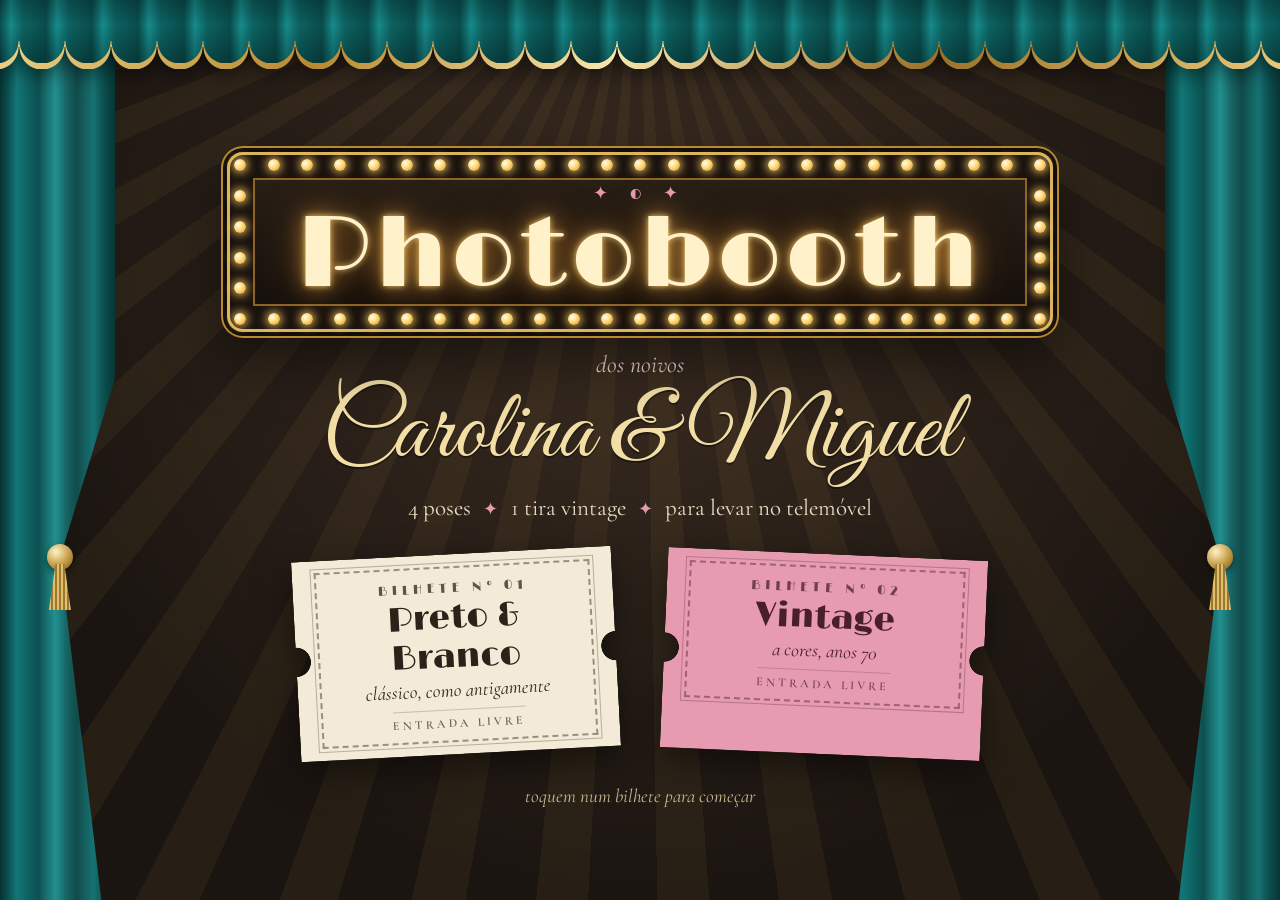
==== commit 48cf8c32: "Galeria: corrigir cache (versões nos ficheiros), novo visual da foto e botões de apagar 🤖 Generated " ====
--- a/index.html
+++ b/index.html
@@ -15,7 +15,7 @@
   <link rel="preconnect" href="https://fonts.googleapis.com">
   <link rel="preconnect" href="https://fonts.gstatic.com" crossorigin>
   <link href="https://fonts.googleapis.com/css2?family=Cormorant+Garamond:ital,wght@0,500;0,600;1,500;1,600&family=Great+Vibes&family=Limelight&display=swap" rel="stylesheet">
-  <link rel="stylesheet" href="css/style.css">
+  <link rel="stylesheet" href="css/style.css?v=9">
 </head>
 <body class="cabine">
 
@@ -70,7 +70,6 @@
       <div id="contagem" class="leader" hidden>
         <div class="disco"><i class="ponteiro"></i><span></span></div>
       </div>
-      <div id="mensagem" class="intertitulo" hidden></div>
       <div id="flash" class="flash"></div>
       <div id="aviso" class="aviso" hidden>
         <p id="aviso-txt"></p>
@@ -104,7 +103,7 @@
           <div class="bilhete-qr-in">
             <span class="b-num">Levem as fotos</span>
             <div id="qr" class="qr"></div>
-            <p>Apontem a câmara do telemóvel<br>para guardar a tira e as 4 fotos</p>
+            <p>Apontem a câmara do telemóvel <br>para guardar a tira e as 4 fotos</p>
           </div>
         </div>
         <button id="terminar" class="btn-vintage">Terminar <span id="segundos"></span></button>
@@ -115,8 +114,8 @@
   <div id="estado-envio" class="estado-envio" hidden></div>
   <div id="erro" class="erro-global" hidden></div>
 
-  <script src="js/config.js"></script>
+  <script src="js/config.js?v=9"></script>
   <script src="vendor/qrcode.min.js"></script>
-  <script type="module" src="js/booth.js"></script>
+  <script type="module" src="js/booth.js?v=9"></script>
 </body>
 </html>
--- a/css/style.css
+++ b/css/style.css
@@ -15,6 +15,10 @@
 
 * { box-sizing: border-box; -webkit-tap-highlight-color: transparent; }
 [hidden] { display: none !important; }
+:root { --vh: 1vh; }
+@supports (height: 1dvh) { :root { --vh: 1dvh; } }
+/* Campos de texto têm de aceitar seleção, senão o iOS não deixa escrever */
+input, textarea { -webkit-user-select: text; user-select: text; }
 html, body { margin: 0; height: 100%; }
 body {
   background: var(--papel);
@@ -33,6 +37,9 @@
   --veludo-3: #0d6262;
   --lampada: #ffd877;
   --deco: "Limelight", "Didot", Georgia, serif;
+  --oswald: "Oswald", "Arial Narrow", sans-serif;
+  --mao: "Caveat", "Bradley Hand", "Segoe Print", cursive;
+  --tinta-caneta: #23395d;
   --ouro-metal: linear-gradient(135deg, #f3dc95 0%, #b8892f 28%, #f7e6ad 50%, #9b7127 74%, #e9c979 100%);
 }
 
@@ -93,7 +100,7 @@
 }
 .letreiro-txt {
   font-family: var(--deco);
-  font-size: clamp(48px, min(8vw, 11vh), 104px);
+  font-size: clamp(48px, min(8vw, calc(var(--vh) * 11)), 104px);
   line-height: 1;
   letter-spacing: .05em;
   color: #fff1c9;
@@ -112,8 +119,9 @@
 
 /* ── Cabine ─────────────────────────────────────────── */
 .cabine {
+  overscroll-behavior: none;
   --cortina-w: clamp(56px, 9vw, 120px);
-  --sanefa-h: clamp(46px, 7vh, 70px);
+  --sanefa-h: clamp(46px, calc(var(--vh) * 7), 70px);
   overflow: hidden; touch-action: manipulation;
   color: var(--papel);
   background:
@@ -123,10 +131,14 @@
 .ecra {
   position: fixed; inset: 0;
   display: none; flex-direction: column;
-  align-items: center; justify-content: center;
+  align-items: center; justify-content: flex-start;
+  overflow-x: hidden; overflow-y: auto; -webkit-overflow-scrolling: touch; overscroll-behavior: contain;
   padding: calc(var(--sanefa-h) + 12px) calc(var(--cortina-w) + 12px) max(16px, env(safe-area-inset-bottom));
 }
 .ecra.ativo { display: flex; animation: aparecer .45s ease; }
+/* centrar sem cortar o topo quando não cabe */
+.ecra > :first-child { margin-top: auto; }
+.ecra > :last-child { margin-bottom: auto; }
 @keyframes aparecer { from { opacity: 0; } }
 
 /* Cenário */
@@ -157,7 +169,7 @@
 .cortina.esq { left: 0; clip-path: polygon(0 0, 100% 0, 100% 42%, 52% 62%, 88% 100%, 0 100%); }
 .cortina.dir { right: 0; clip-path: polygon(0 0, 100% 0, 100% 100%, 12% 100%, 48% 62%, 0 42%); }
 .borla {
-  position: fixed; top: calc(62vh - 14px); z-index: 22; pointer-events: none;
+  position: fixed; top: calc(calc(var(--vh) * 62) - 14px); z-index: 22; pointer-events: none;
   width: 26px; height: 26px; border-radius: 50%;
   background: radial-gradient(circle at 35% 30%, #fff2c2, #c39a45 55%, #7a5418);
   box-shadow: 0 3px 6px rgba(0,0,0,.5);
@@ -172,13 +184,13 @@
 
 /* 1. Início */
 .palco { display: flex; flex-direction: column; align-items: center; text-align: center; }
-.dos { margin: clamp(10px, 2vh, 22px) 0 0; font-style: italic; font-size: clamp(18px, 2.2vw, 24px); color: var(--rosa-claro); }
+.dos { margin: clamp(10px, calc(var(--vh) * 2), 22px) 0 0; font-style: italic; font-size: clamp(18px, 2.2vw, 24px); color: var(--rosa-claro); }
 .cabine .nomes {
-  font-size: clamp(50px, min(8vw, 11vh), 100px);
+  font-size: clamp(50px, min(8vw, calc(var(--vh) * 11)), 100px);
   color: #f3dfa6;
   text-shadow: 0 2px 0 rgba(0,0,0,.4);
 }
-.sub { margin: 4px 0 clamp(16px, 3.5vh, 34px); font-size: clamp(18px, 2.2vw, 23px); color: #e9dcc3; }
+.sub { margin: 4px 0 clamp(16px, calc(var(--vh) * 3.5), 34px); font-size: clamp(18px, 2.2vw, 23px); color: #e9dcc3; }
 .sub span { color: var(--rosa); margin: 0 .4em; font-size: .8em; }
 .bilhetes { display: flex; gap: clamp(18px, 4vw, 48px); justify-content: center; flex-wrap: wrap; }
 .bilhete {
@@ -212,7 +224,7 @@
 .b-sub { font-style: italic; font-size: 19px; }
 .b-rodape { margin-top: 6px; padding-top: 6px; border-top: 1px solid color-mix(in srgb, var(--tinta-b) 30%, transparent);
   font-size: 12px; letter-spacing: .25em; text-transform: uppercase; font-weight: 600; opacity: .7; }
-.toque { margin: clamp(16px, 3.5vh, 30px) 0 0; font-size: 19px; font-style: italic; color: #cbb98f; animation: respirar 2.4s ease-in-out infinite; }
+.toque { margin: clamp(16px, calc(var(--vh) * 3.5), 30px) 0 0; font-size: 19px; font-style: italic; color: #cbb98f; animation: respirar 2.4s ease-in-out infinite; }
 @keyframes respirar { 50% { opacity: .45; } }
 
 /* 2. Câmara */
@@ -224,7 +236,7 @@
 .luzes i.acesa { background: radial-gradient(circle at 35% 35%, #fffdf2, var(--lampada) 45%, #c98d1e); box-shadow: 0 0 10px 3px rgba(255,205,100,.75); }
 .visor {
   position: relative;
-  width: min(100%, calc((100vh - var(--sanefa-h) - 34px - 128px - 70px) * 4 / 3));
+  width: min(100%, calc((calc(var(--vh) * 100) - var(--sanefa-h) - 34px - 128px - 70px) * 4 / 3));
   aspect-ratio: 4 / 3;
   border: 12px solid;
   border-image: var(--ouro-metal) 1;
@@ -244,7 +256,7 @@
 /* Contagem "início de filme" */
 .leader { position: absolute; inset: 0; display: grid; place-items: center; pointer-events: none; z-index: 2; }
 .disco {
-  position: relative; width: min(52%, 58vh); aspect-ratio: 1; border-radius: 50%;
+  position: relative; width: min(52%, calc(var(--vh) * 58)); aspect-ratio: 1; border-radius: 50%;
   display: grid; place-items: center;
   background: rgba(20,15,10,.28);
   box-shadow: inset 0 0 0 5px rgba(255,255,255,.9), inset 0 0 0 22px transparent, inset 0 0 0 25px rgba(255,255,255,.55);
@@ -261,15 +273,8 @@
 @keyframes varrer { from { transform: rotate(0); } to { transform: rotate(360deg); } }
 .disco span {
   position: relative; font-family: var(--deco); color: #fff; line-height: 1;
-  font-size: min(18vw, 26vh);
+  font-size: min(18vw, calc(var(--vh) * 26));
   text-shadow: 0 4px 24px rgba(0,0,0,.5);
-}
-.intertitulo {
-  position: absolute; left: 50%; bottom: 6%; transform: translateX(-50%); z-index: 2;
-  padding: 10px 34px; white-space: nowrap;
-  background: rgba(10,8,6,.78); color: #f6efe1;
-  border: 3px double rgba(246,239,225,.8); outline: 1px solid rgba(195,154,69,.8); outline-offset: 4px;
-  font-size: clamp(24px, 3.6vw, 38px); font-style: italic; font-weight: 600;
 }
 .flash { position: absolute; inset: 0; background: #fff; opacity: 0; pointer-events: none; z-index: 3; }
 .flash.disparar { animation: flash .7s ease-out; }
@@ -306,7 +311,7 @@
   background: #050403;
   box-shadow: 0 0 0 5px #b8892f, 0 0 0 8px #120d0a, inset 0 6px 10px rgba(0,0,0,.9);
 }
-.saida { width: 210px; height: min(52vh, 520px); overflow: hidden; margin-top: -13px; }
+.saida { width: 210px; height: min(calc(var(--vh) * 52), 520px); overflow: hidden; margin-top: -13px; }
 .tira-sai {
   display: flex; flex-direction: column; gap: 10px; padding: 26px 14px 14px;
   background: var(--papel); box-shadow: 0 10px 30px rgba(0,0,0,.6);
@@ -332,7 +337,7 @@
 }
 .tira {
   display: block;
-  height: calc(100vh - var(--sanefa-h) - 70px); max-height: 960px; width: auto;
+  height: calc(calc(var(--vh) * 100) - var(--sanefa-h) - 70px); max-height: 960px; width: auto;
   box-shadow: 0 22px 50px rgba(0,0,0,.6);
   animation: imprimir 1.2s cubic-bezier(.2,.8,.3,1);
 }
@@ -356,7 +361,7 @@
 .bilhete-qr .b-num { font-size: 16px; color: var(--turquesa-escuro); opacity: 1; }
 .bilhete-qr p { margin: 0; font-size: clamp(18px, 2vw, 22px); font-style: italic; line-height: 1.3; }
 .qr { padding: 12px; background: #fff; box-shadow: 0 0 0 3px var(--turquesa), 0 0 0 6px #f3ead7, 0 0 0 7.5px var(--dourado); }
-.qr svg { display: block; width: clamp(200px, min(25vw, 34vh), 300px); height: auto; }
+.qr svg { display: block; width: clamp(200px, min(25vw, calc(var(--vh) * 34)), 300px); height: auto; }
 .btn-vintage {
   padding: 12px 30px;
   background: var(--turquesa-escuro); color: #fff4d6;
@@ -370,7 +375,7 @@
 @media (orientation: portrait) {
   .cabine { --cortina-w: clamp(40px, 7vw, 80px); }
   .final { flex-direction: column; gap: 22px; }
-  .tira { height: 46vh; }
+  .tira { height: calc(var(--vh) * 46); }
   .fio { left: -60%; right: -60%; }
   .lado-qr { flex-direction: row; align-items: center; gap: 22px; }
   .qr svg { width: 200px; }
@@ -378,26 +383,117 @@
 }
 
 .estado-envio {
-  position: fixed; right: 14px; bottom: 12px; z-index: 30;
+  position: fixed; right: 14px; bottom: 12px; z-index: 30; pointer-events: none;
   padding: 6px 14px; border-radius: 999px;
   background: rgba(58,47,37,.85); color: #fff;
   font: 600 14px/1.3 -apple-system, system-ui, sans-serif;
 }
 .estado-envio.erro { background: rgba(170,60,60,.9); }
 .erro-global {
-  position: fixed; left: 50%; bottom: 20px; transform: translateX(-50%); z-index: 31;
-  max-width: min(90vw, 640px); padding: 14px 20px; border-radius: 8px;
-  background: #a33; color: #fff;
-  font: 500 16px/1.4 -apple-system, system-ui, sans-serif;
+  position: fixed; left: 50%; top: max(12px, env(safe-area-inset-top)); transform: translateX(-50%); z-index: 31;
+  width: max-content; max-width: min(90vw, 640px); padding: 12px 18px; border-radius: 8px;
+  background: #a33; color: #fff; pointer-events: none;
+  font: 500 15px/1.4 -apple-system, system-ui, sans-serif;
+}
+
+/* ── Cabine num telemóvel deitado ───────────────────── */
+@media (orientation: landscape) and (max-height: 500px) {
+  .cabine { --cortina-w: clamp(28px, 5.5vw, 52px); --sanefa-h: 30px; }
+  .sanefa > div {
+    -webkit-mask:
+      linear-gradient(#000, #000) top / 100% calc(100% - 14px) no-repeat,
+      radial-gradient(circle 15px at 50% 0, #000 96%, transparent) bottom / 30px 14px repeat-x;
+            mask:
+      linear-gradient(#000, #000) top / 100% calc(100% - 14px) no-repeat,
+      radial-gradient(circle 15px at 50% 0, #000 96%, transparent) bottom / 30px 14px repeat-x;
+  }
+  .sanefa-veludo { bottom: 4px !important; }
+  .borla { width: 18px; height: 18px; top: calc(calc(var(--vh) * 62) - 9px); }
+  .borla::after { top: 14px; width: 16px; height: 30px; }
+  .borla.esq { left: calc(var(--cortina-w) * .52 - 9px); }
+  .borla.dir { right: calc(var(--cortina-w) * .52 - 9px); }
+  .ecra { padding: calc(var(--sanefa-h) + 8px) calc(var(--cortina-w) + 10px) max(8px, env(safe-area-inset-bottom)); }
+  .estado-envio { font-size: 10px; padding: 3px 9px; right: 8px; top: 4px; bottom: auto; z-index: 30; } /* em cima, sobre a sanefa */
+
+  /* Início: letreiro e nomes à esquerda, bilhetes empilhados à direita */
+  .palco {
+    display: grid; align-items: center; justify-items: center; column-gap: clamp(16px, 4vw, 40px);
+    grid-template-columns: auto auto;
+    grid-template-areas: "letreiro bilhetes" "dos bilhetes" "nomes bilhetes" "sub bilhetes" "toque bilhetes";
+  }
+  .letreiro { grid-area: letreiro; padding: 16px 26px 13px; }
+  .letreiro-pre { font-size: 10px; }
+  .letreiro-txt { font-size: clamp(26px, min(6vw, calc(var(--vh) * 11)), 44px); }
+  .lampada { width: 8px; height: 8px; margin: -4px 0 0 -4px; }
+  .dos { grid-area: dos; margin: 8px 0 0; font-size: 14px; }
+  .cabine .nomes { grid-area: nomes; font-size: clamp(30px, min(6vw, calc(var(--vh) * 12)), 50px); }
+  .sub { grid-area: sub; margin: 2px 0 0; font-size: 13px; }
+  .toque { grid-area: toque; margin: 8px 0 0; font-size: 13px; }
+  .bilhetes { grid-area: bilhetes; flex-direction: column; flex-wrap: nowrap; gap: clamp(8px, calc(var(--vh) * 3), 16px); }
+  .bilhete { width: clamp(170px, 27vw, 230px); padding: 6px 14px; }
+  .bilhete-in { padding: 6px 6px 5px; }
+  .b-num { font-size: 9px; }
+  .b-titulo { font-size: clamp(17px, calc(var(--vh) * 5.5), 24px); }
+  .b-sub { font-size: 13px; }
+  .b-rodape { font-size: 9px; margin-top: 3px; padding-top: 3px; }
+
+  /* Câmara: visor com a altura toda, rolo de película na vertical ao lado */
+  .cabine { --h-util: calc(var(--vh) * 100 - var(--sanefa-h) - 8px - 26px - 6px - 10px); }
+  #camara.ativo {
+    display: grid; justify-content: center; align-content: center; column-gap: 14px; row-gap: 6px;
+    grid-template-columns: auto auto; grid-template-areas: "topo topo" "visor pelicula";
+  }
+  #camara > :first-child, #camara > :last-child { margin: 0; }
+  .cabine-topo { grid-area: topo; justify-self: center; height: 26px; }
+  .pose { font-size: 16px; }
+  .luzes i { width: 11px; height: 11px; }
+  .visor { grid-area: visor; width: auto; height: var(--h-util); border-width: 8px; }
+  .disco { width: min(46%, calc(var(--vh) * 50)); }
+  .disco span { font-size: calc(var(--vh) * 28); }
+  .pelicula {
+    grid-area: pelicula; flex-direction: column; justify-content: center;
+    height: var(--h-util); padding: 10px 16px; gap: 8px;
+  }
+  .pelicula::before, .pelicula::after {
+    top: 6px; bottom: 6px; left: auto; right: auto; width: 6px; height: auto;
+    background: repeating-linear-gradient(180deg, transparent 0 6px, #d8cdb6 6px 13px, transparent 13px 19px);
+  }
+  .pelicula::before { left: 4px; }
+  .pelicula::after { right: 4px; }
+  .pelicula > * { height: calc((var(--h-util) - 20px - 24px) / 4); width: auto; }
+
+  /* A revelar */
+  #revelar { gap: 10px; }
+  .ranhura { width: 190px; height: 18px; }
+  .saida { width: 130px; height: calc(var(--vh) * 100 - var(--sanefa-h) - 90px); margin-top: -9px; }
+  .tira-sai { gap: 6px; padding: 16px 9px 9px; }
+  .revelar-txt { font-size: 18px; }
+
+  /* Final: tira à esquerda, QR (o maior possível) e Terminar à direita */
+  .cabine { --h-final: calc(var(--vh) * 100 - var(--sanefa-h) - 8px - 12px); }
+  .final { gap: clamp(18px, 5vw, 48px); }
+  .fio { top: 4px; }
+  .tira { height: calc(var(--h-final) - 10px); max-height: none; }
+  .mola { width: 14px; height: 34px; margin-left: -7px; top: -6px; }
+  .lado-qr { gap: 10px; }
+  .bilhete-qr { padding: 8px; }
+  .bilhete-qr-in { padding: 10px 14px 8px; gap: 6px; }
+  .bilhete-qr .b-num { font-size: 11px; }
+  .bilhete-qr p { font-size: 12px; }
+  .bilhete-qr p br { display: none; }
+  .qr { padding: 6px; }
+  .qr svg { width: calc(var(--h-final) - 128px); min-width: 120px; }
+  .btn-vintage { padding: 7px 18px; font-size: 14px; box-shadow: 0 0 0 3px var(--turquesa-escuro), 0 4px 0 3px #0b4848; }
 }
 
 /* ── Página dos convidados ──────────────────────────── */
 .letreiro.pequeno {
-  padding: 24px 40px 20px; margin-bottom: 18px;
+  max-width: 100%;
+  padding: 24px clamp(22px, 8vw, 40px) 20px; margin-bottom: 18px;
   box-shadow: inset 0 0 0 2px #d9b45e, inset 0 0 0 22px #1a130e, inset 0 0 0 23px #8c6424,
     0 0 0 3px #120d0a, 0 0 0 5px #b8892f, 0 14px 30px rgba(0,0,0,.35);
 }
-.letreiro.pequeno .letreiro-txt { font-size: clamp(34px, 10vw, 54px); }
+.letreiro.pequeno .letreiro-txt { font-size: clamp(28px, 9vw, 54px); }
 .letreiro.pequeno .lampada { width: 9px; height: 9px; margin: -4.5px 0 0 -4.5px; }
 .convidado {
   min-height: 100%;
@@ -412,6 +508,7 @@
 .convidado .nomes { font-size: clamp(44px, 12.5vw, 80px); }
 .convidado .ornamento span { width: 70px; }
 .convidado .lead { font-size: 21px; margin: 0 0 22px; }
+.convidado .frase { font-size: 24px; font-style: italic; font-weight: 600; color: var(--turquesa-escuro); text-wrap: balance; }
 .convidado .tira-g {
   display: block; width: min(68%, 320px); margin: 0 auto 22px;
   box-shadow: 0 14px 34px rgba(58,47,37,.25);
@@ -448,7 +545,12 @@
 .g-acoes { display: flex; flex-wrap: wrap; gap: 10px; }
 .g-acoes .btn { margin: 0; width: auto; font-size: 18px; padding: 10px 22px; }
 .btn:disabled { opacity: .5; }
-.g-progresso { display: flex; align-items: center; gap: 12px; margin-top: 12px; font-size: 16px; }
+.g-progresso {
+  position: fixed; left: 50%; bottom: 16px; transform: translateX(-50%); z-index: 10;
+  width: min(92vw, 520px); padding: 12px 18px; border-radius: 12px;
+  display: flex; align-items: center; gap: 12px; font-size: 16px;
+  background: #fff; box-shadow: 0 10px 30px rgba(58,47,37,.25);
+}
 .g-progresso div { flex: 1; height: 8px; border-radius: 4px; background: var(--papel-2); overflow: hidden; }
 .g-progresso i { display: block; height: 100%; width: 0; background: var(--turquesa); transition: width .2s; }
 .g-grelha { display: grid; grid-template-columns: repeat(auto-fill, minmax(120px, 1fr)); gap: 18px; padding-top: 10px; }
@@ -473,3 +575,111 @@
   .g-detalhe-corpo { flex-direction: column; align-items: center; }
   .g-d-tira { width: 45%; }
 }
+
+/* Separadores */
+.g-tabs { display: flex; gap: 6px; margin: 14px 0 0; border-bottom: 2px solid var(--papel-2); overflow-x: auto; }
+.g-tabs button {
+  padding: 10px 18px; border: 0; background: none; white-space: nowrap;
+  font-family: var(--oswald); font-size: 16px; letter-spacing: .12em; text-transform: uppercase; color: #8a7b66;
+  border-bottom: 3px solid transparent; margin-bottom: -2px;
+}
+.g-tabs button[aria-selected="true"] { color: var(--turquesa-escuro); border-bottom-color: var(--turquesa); }
+.g-tabs span { opacity: .7; }
+.g-legenda { margin: 14px 0 8px; font-style: italic; font-size: 17px; color: #6b5d4e; }
+
+/* Pessoas (uma por câmara) */
+.pessoas { display: flex; flex-wrap: wrap; gap: 8px; }
+.pessoa {
+  display: inline-flex; align-items: baseline; gap: 8px;
+  padding: 4px 14px 6px; border-radius: 999px;
+  background: #fff; border: 1.5px solid var(--papel-2);
+  box-shadow: 0 2px 6px rgba(58,47,37,.08);
+}
+.pessoa-nome { font: 700 24px/1.1 var(--mao); color: var(--tinta-caneta); }
+.pessoa small { font-family: var(--oswald); font-size: 12px; letter-spacing: .08em; color: #8a7b66; }
+.pessoa.cheia small { color: #b9667d; }
+.pessoa[aria-pressed="true"] { background: var(--turquesa-escuro); border-color: var(--turquesa-escuro); }
+.pessoa[aria-pressed="true"] .pessoa-nome, .pessoa[aria-pressed="true"] small { color: #fff; }
+
+/* Painel da câmara escolhida */
+.painel {
+  display: flex; flex-wrap: wrap; align-items: center; justify-content: space-between; gap: 14px 24px;
+  margin: 16px 0 6px; padding: 16px 18px;
+  background: #fff; border-left: 6px solid var(--rosa);
+  box-shadow: 0 6px 18px rgba(58,47,37,.12);
+}
+.painel-info { display: flex; flex-direction: column; gap: 2px; min-width: 220px; }
+.painel-nome { font: 700 40px/1 var(--mao); color: var(--tinta-caneta); }
+.painel-uso { font-size: 18px; }
+.barra-uso { height: 8px; border-radius: 4px; background: var(--papel-2); overflow: hidden; margin-top: 6px; }
+.barra-uso i { display: block; height: 100%; background: var(--turquesa); }
+.painel-acoes { display: flex; flex-wrap: wrap; gap: 8px; }
+.painel-acoes .btn { margin: 0; width: auto; font-size: 17px; padding: 9px 18px; }
+.painel-msg { flex-basis: 100%; margin: 0; font-size: 16px; font-style: italic; color: var(--turquesa-escuro); }
+.painel-msg:empty { display: none; }
+
+/* Fotos das descartáveis */
+.d-grelha { display: grid; grid-template-columns: repeat(auto-fill, minmax(140px, 1fr)); gap: 12px; padding: 14px 0 80px; }
+.d-foto { position: relative; padding: 6px 6px 26px; border: 0; background: #fff; box-shadow: 0 4px 12px rgba(58,47,37,.15); }
+.d-foto img { display: block; width: 100%; aspect-ratio: 3/4; object-fit: cover; background: var(--papel-2); }
+.d-foto img.falhou { opacity: .3; }
+.d-quem { position: absolute; left: 0; right: 0; bottom: 2px; font: 700 20px/1 var(--mao); color: var(--tinta-caneta); text-align: center; white-space: nowrap; overflow: hidden; text-overflow: ellipsis; padding: 0 6px; }
+.g-foto { width: min(96vw, 820px); max-height: 96vh; padding: 0; border: 0; border-radius: 6px; overflow: hidden; background: #171412; color: #fff; }
+.g-foto[open] { display: flex; flex-direction: column; }
+.g-foto::backdrop { background: rgba(10,8,6,.85); }
+.g-foto img { display: block; flex: 1 1 auto; min-height: 0; width: 100%; max-height: calc(96vh - 130px); object-fit: contain; background: #0d0b0a; }
+.g-foto .fechar { position: absolute; top: 10px; right: 10px; z-index: 1; width: 38px; height: 38px; border: 0; border-radius: 50%;
+  background: rgba(0,0,0,.55); color: #fff; font-size: 24px; line-height: 38px; padding: 0; }
+.g-foto-barra { display: grid; grid-template-columns: 48px 1fr 48px; align-items: center; padding: 8px 8px 0; font: 700 24px var(--mao); text-align: center; }
+.g-foto .seta { border: 0; background: none; color: #fff; font-size: 36px; line-height: 1; padding: 0 8px; opacity: .8; }
+.g-foto .seta:hover { opacity: 1; }
+.g-foto-acoes { display: flex; align-items: center; justify-content: space-between; gap: 12px; padding: 10px 16px 14px; }
+.g-foto-acoes .btn { width: auto; margin: 0; font-size: 17px; padding: 9px 22px; box-shadow: none; }
+.acao-apagar { border: 0; background: none; padding: 8px 4px; font: inherit; font-size: 16px; color: #b23a3a; text-decoration: underline; text-underline-offset: 3px; cursor: pointer; }
+.acao-apagar:hover { color: #8c1f1f; }
+.g-foto .acao-apagar { color: #e8a0a0; }
+.g-foto .acao-apagar:hover { color: #ffbcbc; }
+.painel-acoes .acao-apagar { margin-left: 6px; }
+.g-detalhe .acao-apagar { display: block; margin-top: 14px; }
+
+/* Custos (galeria) */
+.custos { margin: 16px 0 4px; background: #fff; border-left: 6px solid var(--turquesa); box-shadow: 0 6px 18px rgba(58,47,37,.1); }
+.custos.acima { border-left-color: var(--dourado); }
+.custos.passou { border-left-color: #c0475f; }
+.custos summary { list-style: none; cursor: pointer; display: grid; grid-template-columns: 1fr auto; align-items: baseline; gap: 4px 16px; padding: 14px 18px; }
+.custos summary::-webkit-details-marker { display: none; }
+.custo-titulo { font-family: var(--oswald); font-size: 15px; letter-spacing: .14em; text-transform: uppercase; color: var(--turquesa-escuro); }
+.custo-titulo small { font-size: 12px; color: #8a7b66; letter-spacing: .08em; margin-left: 6px; }
+.custo-titulo::after { content: "▾"; margin-left: 8px; color: #8a7b66; display: inline-block; transition: transform .2s; }
+.custos[open] .custo-titulo::after { transform: rotate(180deg); }
+#custo-total { font-family: var(--serif); font-size: 30px; line-height: 1; color: var(--tinta); }
+.custo-escala { grid-column: 1 / -1; }
+.custo-pista { position: relative; height: 12px; border-radius: 6px; background: var(--turquesa-claro); overflow: hidden; }
+.custo-pista i { display: block; height: 100%; width: 0; background: linear-gradient(90deg, var(--dourado), #c0475f); transition: width .4s; }
+.custo-marcas { display: flex; justify-content: space-between; margin-top: 4px; font-size: 14px; color: #8a7b66; }
+.custo-estado { grid-column: 1 / -1; font-size: 17px; font-style: italic; color: var(--turquesa-escuro); }
+.custos.acima .custo-estado { color: var(--dourado-escuro); }
+.custos.passou .custo-estado { color: #a33; }
+.custo-detalhe { display: grid; grid-template-columns: repeat(auto-fit, minmax(200px, 1fr)); gap: 12px 20px; padding: 0 18px 16px; }
+.medidor p { margin: 0 0 4px; font-size: 16px; }
+.medidor div { height: 8px; border-radius: 4px; background: var(--papel-2); overflow: hidden; }
+.medidor i { display: block; height: 100%; width: 0; background: var(--turquesa); transition: width .4s; }
+.medidor.alerta i { background: var(--dourado); }
+.medidor span { display: block; margin-top: 3px; font-size: 14px; color: #6b5d4e; }
+.custo-nota { grid-column: 1 / -1; margin: 0; font-size: 15px; font-style: italic; color: #6b5d4e; }
+.custo-nota a { color: var(--turquesa-escuro); }
+.medidor.passou i { background: #c0475f; }
+
+/* Acesso (galeria) */
+.acesso-form { display: flex; flex-wrap: wrap; gap: 10px; margin: 6px 0 4px; }
+.acesso-form input { flex: 1 1 240px; min-width: 0; padding: 10px 14px; font: inherit; font-size: 18px; border: 2px solid var(--papel-2); border-radius: 8px; background: #fff; color: var(--tinta); }
+.acesso-form input:focus { outline: none; border-color: var(--turquesa); }
+.acesso-form .btn { margin: 0; width: auto; font-size: 18px; padding: 10px 22px; }
+.acesso-lista { list-style: none; margin: 14px 0 60px; padding: 0; display: grid; gap: 8px; }
+.acesso-lista li { display: flex; align-items: center; justify-content: space-between; gap: 12px; padding: 12px 16px; background: #fff; box-shadow: 0 3px 10px rgba(58,47,37,.08); }
+.acesso-lista div { min-width: 0; display: flex; flex-direction: column; }
+.acesso-email { font-size: 19px; font-weight: 600; overflow-wrap: anywhere; }
+.acesso-lista small { font-size: 14px; color: #8a7b66; }
+.acesso-lista .btn { margin: 0; width: auto; flex: none; font-size: 16px; padding: 7px 14px; }
+.fechar:focus:not(:focus-visible) { outline: none; }
+.g-foto .fechar:focus-visible { outline: 2px solid #fff; outline-offset: 2px; }
